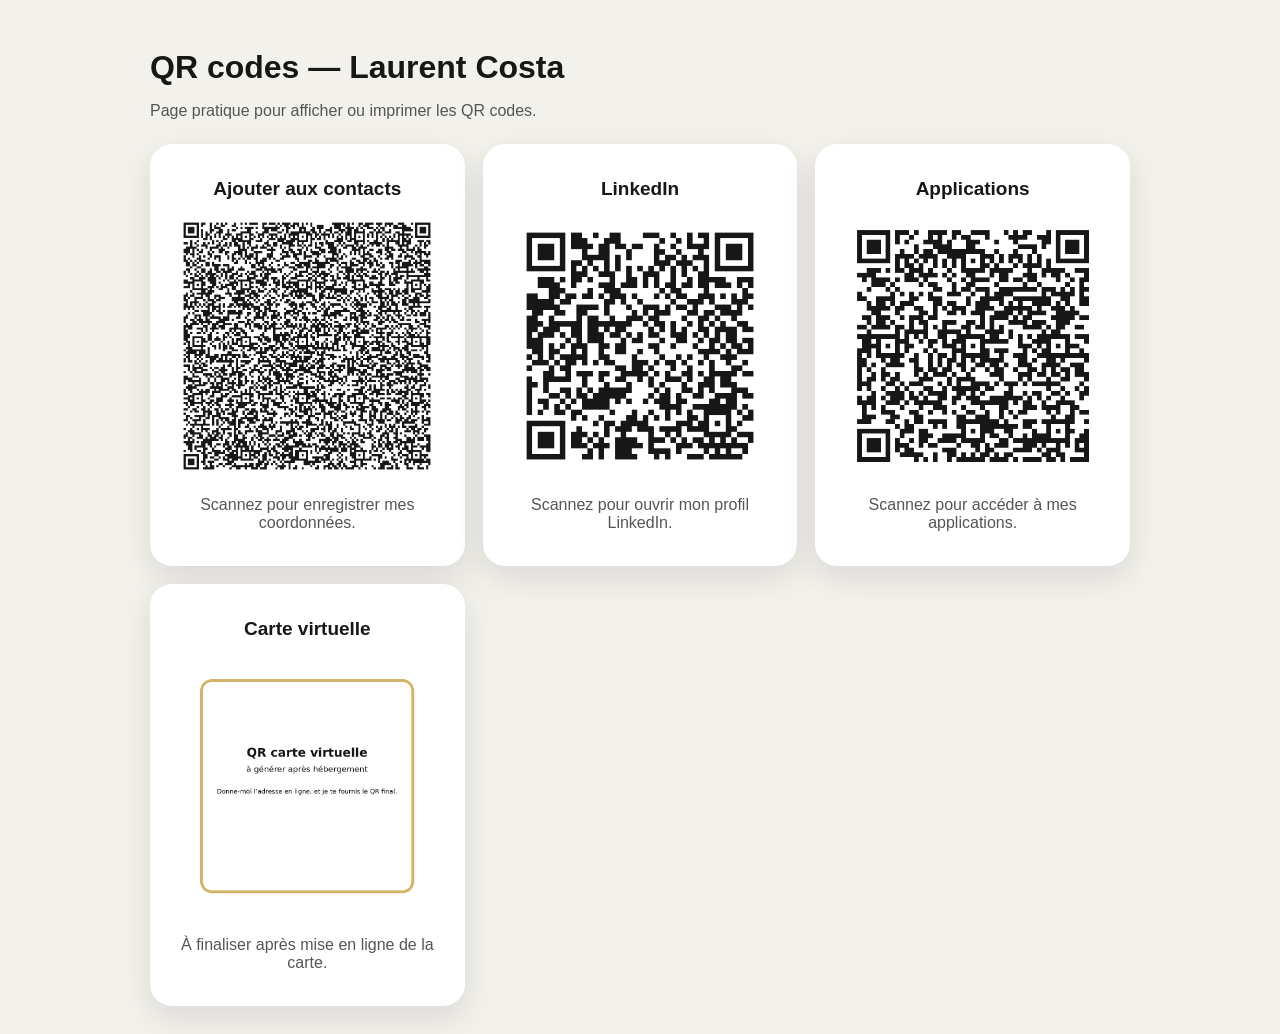
==== qr-codes.html @ 0adf43ae "Add files via upload" ====
<!doctype html>
<html lang="fr">
<head>
  <meta charset="utf-8">
  <meta name="viewport" content="width=device-width, initial-scale=1">
  <title>QR codes — Laurent Costa</title>
  <style>
    body { margin: 0; font-family: Arial, sans-serif; background: #f3f1ec; color: #171717; }
    main { max-width: 980px; margin: 0 auto; padding: 28px; }
    h1 { margin-bottom: 6px; }
    p { color: #555; }
    .grid { display: grid; grid-template-columns: repeat(auto-fit, minmax(240px, 1fr)); gap: 18px; margin-top: 24px; }
    .card { background: white; border-radius: 22px; padding: 18px; text-align: center; box-shadow: 0 12px 35px rgba(0,0,0,.10); }
    img { width: 100%; max-width: 260px; }
    h2 { font-size: 19px; }
    @media print { body { background: white; } .card { box-shadow: none; border: 1px solid #ddd; break-inside: avoid; } }
  </style>
</head>
<body>
<main>
  <h1>QR codes — Laurent Costa</h1>
  <p>Page pratique pour afficher ou imprimer les QR codes.</p>
  <section class="grid">
    <div class="card"><h2>Ajouter aux contacts</h2><img src="assets/qr_ajouter_contact.png" alt="QR contact"><p>Scannez pour enregistrer mes coordonnées.</p></div>
    <div class="card"><h2>LinkedIn</h2><img src="assets/qr_linkedin.png" alt="QR LinkedIn"><p>Scannez pour ouvrir mon profil LinkedIn.</p></div>
    <div class="card"><h2>Applications</h2><img src="assets/qr_applications.png" alt="QR applications"><p>Scannez pour accéder à mes applications.</p></div>
    <div class="card"><h2>Carte virtuelle</h2><img src="assets/qr_carte_a_generer.png" alt="QR carte à générer"><p>À finaliser après mise en ligne de la carte.</p></div>
  </section>
</main>
</body>
</html>
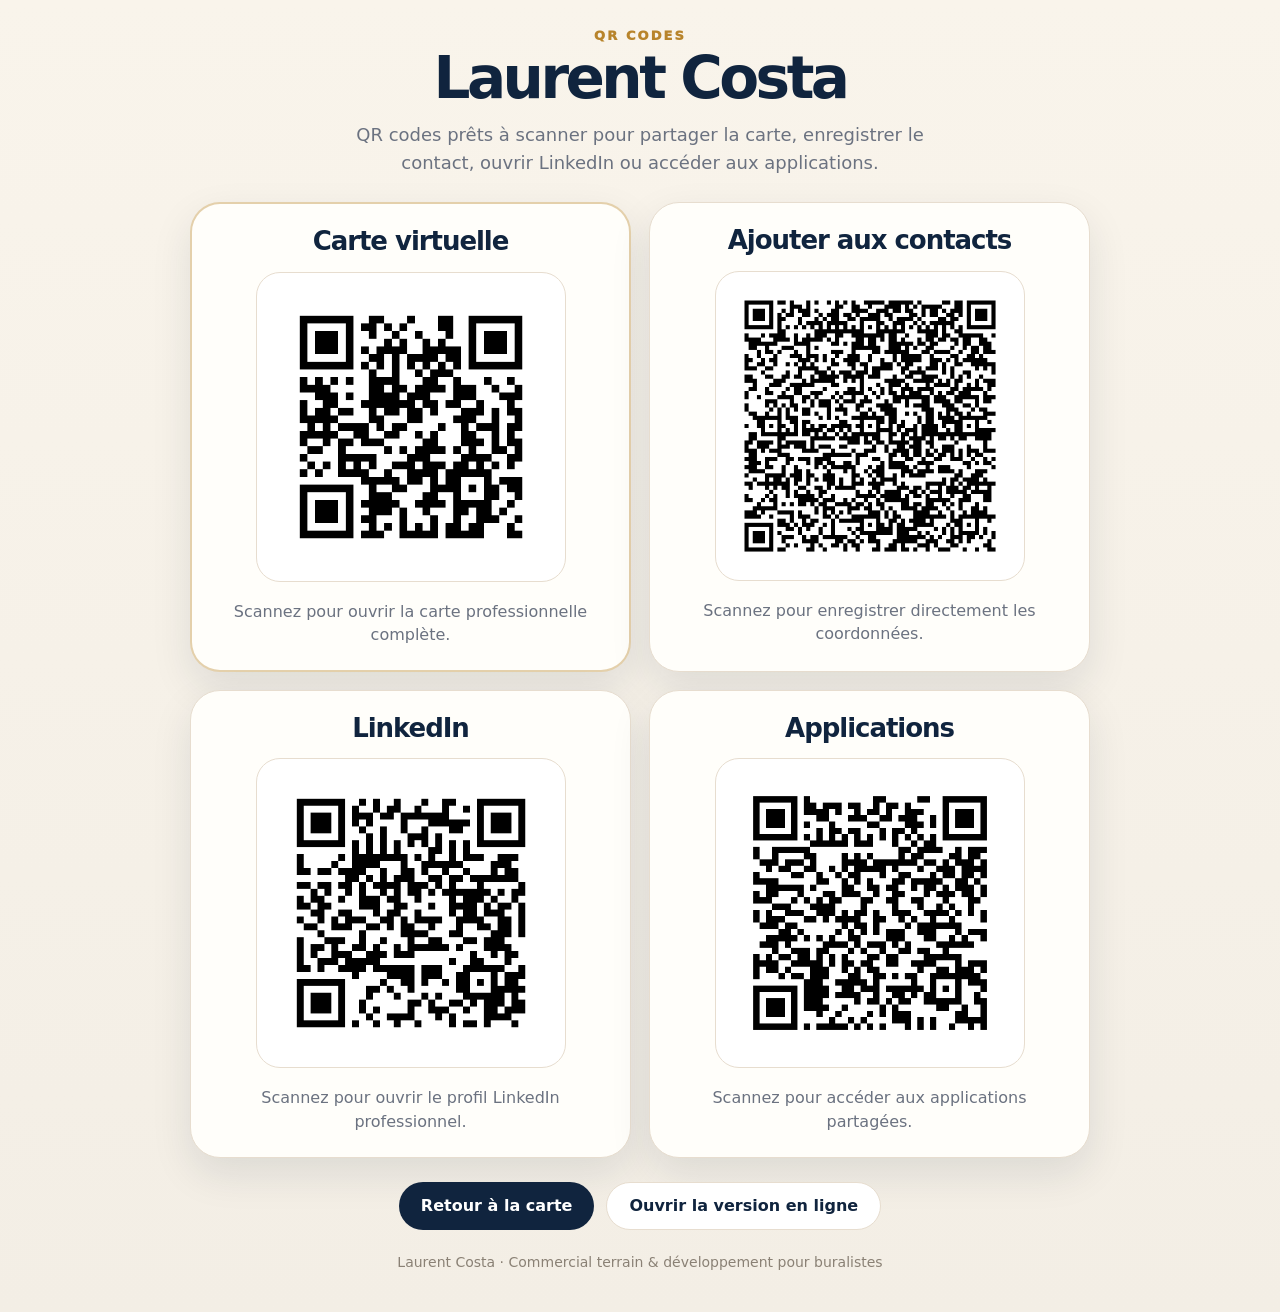
==== commit 4ce694eb: "Add files via upload" ====
--- a/qr-codes.html
+++ b/qr-codes.html
@@ -5,27 +5,175 @@
   <meta name="viewport" content="width=device-width, initial-scale=1">
   <title>QR codes — Laurent Costa</title>
   <style>
-    body { margin: 0; font-family: Arial, sans-serif; background: #f3f1ec; color: #171717; }
-    main { max-width: 980px; margin: 0 auto; padding: 28px; }
-    h1 { margin-bottom: 6px; }
-    p { color: #555; }
-    .grid { display: grid; grid-template-columns: repeat(auto-fit, minmax(240px, 1fr)); gap: 18px; margin-top: 24px; }
-    .card { background: white; border-radius: 22px; padding: 18px; text-align: center; box-shadow: 0 12px 35px rgba(0,0,0,.10); }
-    img { width: 100%; max-width: 260px; }
-    h2 { font-size: 19px; }
-    @media print { body { background: white; } .card { box-shadow: none; border: 1px solid #ddd; break-inside: avoid; } }
+    :root {
+      --bg: #f6f1e8;
+      --card: #fffefa;
+      --ink: #10243e;
+      --muted: #6b7280;
+      --line: #e7ddcf;
+      --gold: #b8842b;
+      --blue: #10243e;
+    }
+    * { box-sizing: border-box; }
+    body {
+      margin: 0;
+      font-family: Inter, system-ui, -apple-system, BlinkMacSystemFont, "Segoe UI", Arial, sans-serif;
+      color: var(--ink);
+      background: linear-gradient(180deg, #f9f4eb 0%, #f3eee5 100%);
+    }
+    main {
+      width: min(100% - 28px, 900px);
+      margin: 0 auto;
+      padding: 28px 0 42px;
+    }
+    header {
+      text-align: center;
+      margin-bottom: 22px;
+    }
+    .eyebrow {
+      margin: 0 0 8px;
+      color: var(--gold);
+      font-size: 13px;
+      font-weight: 950;
+      letter-spacing: .16em;
+      text-transform: uppercase;
+    }
+    h1 {
+      margin: 0;
+      font-size: clamp(34px, 8vw, 58px);
+      line-height: .96;
+      letter-spacing: -.06em;
+    }
+    .lead {
+      margin: 14px auto 0;
+      max-width: 620px;
+      color: var(--muted);
+      font-size: 18px;
+      line-height: 1.55;
+    }
+    .grid {
+      display: grid;
+      grid-template-columns: repeat(2, minmax(0, 1fr));
+      gap: 18px;
+      margin-top: 26px;
+    }
+    .qr-card {
+      background: var(--card);
+      border: 1px solid var(--line);
+      border-radius: 30px;
+      padding: 24px;
+      text-align: center;
+      box-shadow: 0 16px 40px rgba(16, 36, 62, .10);
+    }
+    .qr-card h2 {
+      margin: 0 0 16px;
+      font-size: 26px;
+      line-height: 1.05;
+      letter-spacing: -.04em;
+    }
+    .qr-card img {
+      width: min(100%, 310px);
+      background: white;
+      border: 1px solid var(--line);
+      border-radius: 24px;
+      padding: 12px;
+    }
+    .qr-card p {
+      margin: 14px auto 0;
+      color: var(--muted);
+      font-size: 16px;
+      line-height: 1.45;
+      max-width: 360px;
+    }
+    .main-card {
+      border: 2px solid rgba(184,132,43,.38);
+    }
+    .actions {
+      display: flex;
+      gap: 12px;
+      justify-content: center;
+      flex-wrap: wrap;
+      margin-top: 24px;
+    }
+    a.button {
+      min-height: 48px;
+      display: inline-flex;
+      align-items: center;
+      justify-content: center;
+      border-radius: 999px;
+      padding: 0 22px;
+      color: white;
+      background: var(--blue);
+      font-weight: 900;
+      text-decoration: none;
+    }
+    a.button.light {
+      color: var(--blue);
+      background: white;
+      border: 1px solid var(--line);
+    }
+    footer {
+      margin-top: 24px;
+      text-align: center;
+      color: #8a8175;
+      font-size: 14px;
+    }
+    @media (max-width: 720px) {
+      main { width: min(100% - 22px, 900px); padding-top: 20px; }
+      .grid { grid-template-columns: 1fr; gap: 16px; }
+      .qr-card { padding: 20px; border-radius: 26px; }
+      .qr-card h2 { font-size: 24px; }
+      .lead { font-size: 16px; }
+    }
+    @media print {
+      body { background: white; }
+      main { width: 100%; padding: 0; }
+      .actions, footer { display: none; }
+      .grid { gap: 12px; }
+      .qr-card { box-shadow: none; break-inside: avoid; }
+    }
   </style>
 </head>
 <body>
-<main>
-  <h1>QR codes — Laurent Costa</h1>
-  <p>Page pratique pour afficher ou imprimer les QR codes.</p>
-  <section class="grid">
-    <div class="card"><h2>Ajouter aux contacts</h2><img src="assets/qr_ajouter_contact.png" alt="QR contact"><p>Scannez pour enregistrer mes coordonnées.</p></div>
-    <div class="card"><h2>LinkedIn</h2><img src="assets/qr_linkedin.png" alt="QR LinkedIn"><p>Scannez pour ouvrir mon profil LinkedIn.</p></div>
-    <div class="card"><h2>Applications</h2><img src="assets/qr_applications.png" alt="QR applications"><p>Scannez pour accéder à mes applications.</p></div>
-    <div class="card"><h2>Carte virtuelle</h2><img src="assets/qr_carte_a_generer.png" alt="QR carte à générer"><p>À finaliser après mise en ligne de la carte.</p></div>
-  </section>
-</main>
+  <main>
+    <header>
+      <p class="eyebrow">QR codes</p>
+      <h1>Laurent Costa</h1>
+      <p class="lead">QR codes prêts à scanner pour partager la carte, enregistrer le contact, ouvrir LinkedIn ou accéder aux applications.</p>
+    </header>
+
+    <section class="grid">
+      <article class="qr-card main-card">
+        <h2>Carte virtuelle</h2>
+        <img src="assets/qr_carte_finale.png" alt="QR code de la carte virtuelle Laurent Costa">
+        <p>Scannez pour ouvrir la carte professionnelle complète.</p>
+      </article>
+
+      <article class="qr-card">
+        <h2>Ajouter aux contacts</h2>
+        <img src="assets/qr_contact.png" alt="QR code pour ajouter Laurent Costa aux contacts">
+        <p>Scannez pour enregistrer directement les coordonnées.</p>
+      </article>
+
+      <article class="qr-card">
+        <h2>LinkedIn</h2>
+        <img src="assets/qr_linkedin.png" alt="QR code LinkedIn Laurent Costa">
+        <p>Scannez pour ouvrir le profil LinkedIn professionnel.</p>
+      </article>
+
+      <article class="qr-card">
+        <h2>Applications</h2>
+        <img src="assets/qr_applications.png" alt="QR code vers les applications de Laurent Costa">
+        <p>Scannez pour accéder aux applications partagées.</p>
+      </article>
+    </section>
+
+    <div class="actions">
+      <a class="button" href="index.html">Retour à la carte</a>
+      <a class="button light" href="https://laurent-costa.github.io">Ouvrir la version en ligne</a>
+    </div>
+
+    <footer>Laurent Costa · Commercial terrain & développement pour buralistes</footer>
+  </main>
 </body>
 </html>
